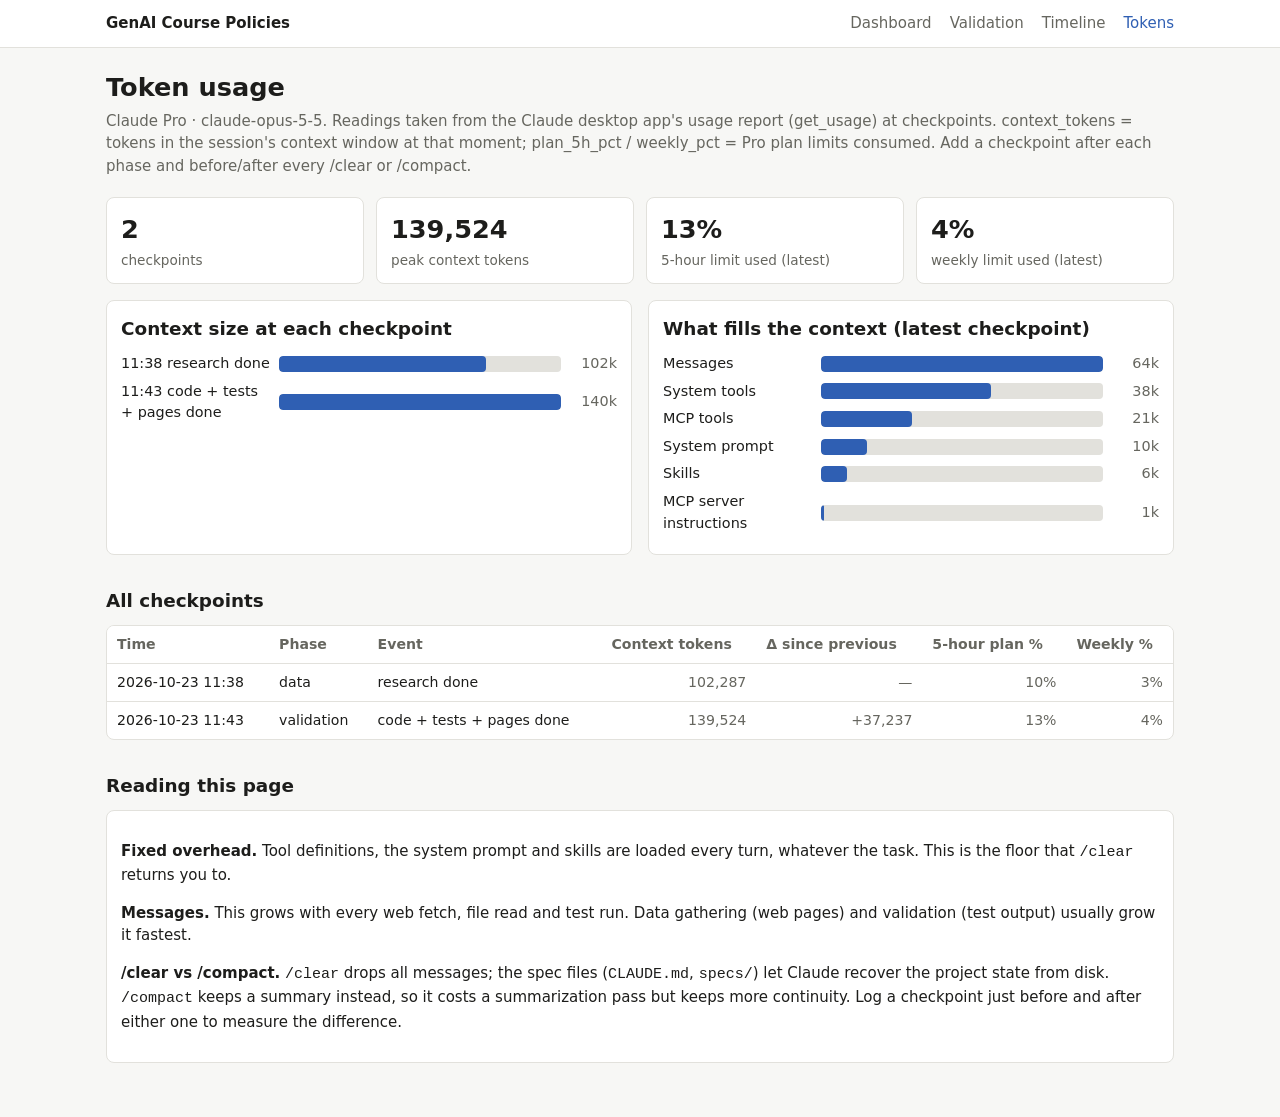
==== site/tokens.html @ 9f5d5496 "GenAI CS course policy dataset, dashboard, validation, timeline, token pages Co-Authored-By: Claude " ====
<!doctype html>
<html lang="en">
<head>
<meta charset="utf-8"><meta name="viewport" content="width=device-width, initial-scale=1">
<title>Token Usage</title>
<link rel="stylesheet" href="style.css">
</head>
<body>
<header><nav><strong>GenAI Course Policies</strong>
<a href="index.html">Dashboard</a><a href="tests.html">Validation</a><a href="timeline.html">Timeline</a><a href="tokens.html" class="on">Tokens</a></nav></header>
<main>
<h1>Token usage</h1>
<p class="sub" id="note"></p>
<div class="kpis" id="kpis"></div>

<div class="grid2" style="margin-top:16px">
  <section class="panel"><h2 style="margin-top:0">Context size at each checkpoint</h2><div id="ctx"></div></section>
  <section class="panel"><h2 style="margin-top:0">What fills the context (latest checkpoint)</h2><div id="brk"></div></section>
</div>

<h2>All checkpoints</h2>
<div class="tablewrap"><table><thead><tr><th>Time</th><th>Phase</th><th>Event</th><th>Context tokens</th><th>Δ since previous</th><th>5-hour plan %</th><th>Weekly %</th></tr></thead><tbody id="rows"></tbody></table></div>

<h2>Reading this page</h2>
<div class="panel">
<p><b>Fixed overhead.</b> Tool definitions, the system prompt and skills are loaded every turn, whatever the task. This is the floor that <code>/clear</code> returns you to.</p>
<p><b>Messages.</b> This grows with every web fetch, file read and test run. Data gathering (web pages) and validation (test output) usually grow it fastest.</p>
<p><b>/clear vs /compact.</b> <code>/clear</code> drops all messages; the spec files (<code>CLAUDE.md</code>, <code>specs/</code>) let Claude recover the project state from disk. <code>/compact</code> keeps a summary instead, so it costs a summarization pass but keeps more continuity. Log a checkpoint just before and after either one to measure the difference.</p>
</div>
</main>
<script src="data/tokens.js"></script>
<script>
const K = window.TOKENS, C = K.checkpoints;
const esc = s => String(s ?? "").replace(/[&<>"]/g, c => ({"&":"&amp;","<":"&lt;",">":"&gt;",'"':"&quot;"}[c]));
const fmt = n => n.toLocaleString("en-US");
const last = C[C.length - 1];
document.getElementById("note").textContent = `${K.plan} · ${K.model}. ${K.note}`;
document.getElementById("kpis").innerHTML = [[C.length, "checkpoints"], [fmt(Math.max(...C.map(c => c.context_tokens))), "peak context tokens"],
  [last.plan_5h_pct + "%", "5-hour limit used (latest)"], [last.weekly_pct + "%", "weekly limit used (latest)"]]
  .map(([b, s]) => `<div class="kpi"><b>${b}</b><span>${s}</span></div>`).join("");
const bars = (el, rows, max) => document.getElementById(el).innerHTML = rows.map(([l, v]) =>
  `<div class="bar-row"><span>${esc(l)}</span><div class="bar-track"><div class="bar" style="width:${v / max * 100}%"></div></div><span class="num">${(v / 1000).toFixed(0)}k</span></div>`).join("");
const maxCtx = Math.max(...C.map(c => c.context_tokens));
bars("ctx", C.map(c => [`${c.ts.slice(11, 16)} ${c.event}`, c.context_tokens]), maxCtx);
const b = Object.entries(last.breakdown || {});
bars("brk", b, Math.max(...b.map(x => x[1])));
document.getElementById("rows").innerHTML = C.map((c, i) => `<tr><td>${esc(c.ts.replace("T", " ").slice(0, 16))}</td><td>${esc(c.phase)}</td><td>${esc(c.event)}</td>
  <td class="num">${fmt(c.context_tokens)}</td><td class="num">${i ? (c.context_tokens - C[i - 1].context_tokens >= 0 ? "+" : "") + fmt(c.context_tokens - C[i - 1].context_tokens) : "—"}</td>
  <td class="num">${c.plan_5h_pct}%</td><td class="num">${c.weekly_pct}%</td></tr>`).join("");
</script>
</body>
</html>
---- site/style.css ----
:root {
  --bg: #f7f7f5; --panel: #ffffff; --text: #1d1d1b; --muted: #66665f; --line: #e2e1dc;
  --accent: #2f5fb3; --pass: #2e7d4f; --fail: #b3362f; --skip: #9a7a1c;
  --l0: #b3362f; --l1: #d0782f; --l2: #c9a227; --l3: #5c9e6e; --l4: #2f5fb3;
  --student: #7a4fb3; --claude: #d0782f;
}
@media (prefers-color-scheme: dark) {
  :root:not([data-theme="light"]) {
    --bg: #171716; --panel: #212120; --text: #ecebe6; --muted: #a3a29b; --line: #34332f;
    --accent: #7ea6ec; --pass: #6cc28d; --fail: #ec7f78; --skip: #e0c25c;
    --l0: #e0675f; --l1: #e89a55; --l2: #dcc15a; --l3: #7cc08e; --l4: #7ea6ec;
    --student: #b393e6; --claude: #e89a55;
  }
}
:root[data-theme="dark"] {
  --bg: #171716; --panel: #212120; --text: #ecebe6; --muted: #a3a29b; --line: #34332f;
  --accent: #7ea6ec; --pass: #6cc28d; --fail: #ec7f78; --skip: #e0c25c;
  --l0: #e0675f; --l1: #e89a55; --l2: #dcc15a; --l3: #7cc08e; --l4: #7ea6ec;
  --student: #b393e6; --claude: #e89a55;
}
* { box-sizing: border-box; }
body { margin: 0; background: var(--bg); color: var(--text); font: 15px/1.5 system-ui, -apple-system, "Segoe UI", sans-serif; }
header { border-bottom: 1px solid var(--line); background: var(--panel); }
nav { max-width: 1100px; margin: 0 auto; padding: 12px 16px; display: flex; gap: 18px; flex-wrap: wrap; align-items: center; }
nav strong { margin-right: auto; }
nav a { color: var(--muted); text-decoration: none; }
nav a.on, nav a:hover { color: var(--accent); }
main { max-width: 1100px; margin: 0 auto; padding: 20px 16px 60px; }
h1 { font-size: 1.6rem; margin: 0 0 4px; }
h2 { font-size: 1.15rem; margin: 32px 0 10px; }
.sub { color: var(--muted); margin: 0 0 20px; }
.kpis { display: grid; grid-template-columns: repeat(auto-fit, minmax(160px, 1fr)); gap: 12px; }
.kpi { background: var(--panel); border: 1px solid var(--line); border-radius: 8px; padding: 12px 14px; }
.kpi b { display: block; font-size: 1.6rem; font-variant-numeric: tabular-nums; }
.kpi span { color: var(--muted); font-size: .85rem; }
.panel { background: var(--panel); border: 1px solid var(--line); border-radius: 8px; padding: 14px; }
.grid2 { display: grid; grid-template-columns: repeat(auto-fit, minmax(320px, 1fr)); gap: 16px; }
.bar-row { display: grid; grid-template-columns: 150px 1fr 48px; gap: 8px; align-items: center; margin: 6px 0; font-size: .9rem; }
.bar-track { background: var(--line); border-radius: 4px; height: 16px; overflow: hidden; }
.bar { height: 100%; border-radius: 4px; background: var(--accent); }
.num { text-align: right; font-variant-numeric: tabular-nums; color: var(--muted); }
.controls { display: flex; gap: 10px; flex-wrap: wrap; margin: 10px 0; }
input, select { background: var(--panel); color: var(--text); border: 1px solid var(--line); border-radius: 6px; padding: 6px 10px; font: inherit; }
input[type=search] { flex: 1; min-width: 200px; }
.tablewrap { overflow-x: auto; border: 1px solid var(--line); border-radius: 8px; background: var(--panel); }
table { border-collapse: collapse; width: 100%; font-size: .88rem; }
th, td { text-align: left; padding: 8px 10px; border-bottom: 1px solid var(--line); vertical-align: top; }
th { color: var(--muted); font-weight: 600; position: sticky; top: 0; background: var(--panel); }
tr:last-child td { border-bottom: 0; }
.pill { display: inline-block; padding: 1px 8px; border-radius: 10px; font-size: .78rem; font-weight: 600; color: #fff; white-space: nowrap; }
.muted { color: var(--muted); }
a { color: var(--accent); }
q { font-style: italic; }
pre { white-space: pre-wrap; font-size: .8rem; background: var(--bg); padding: 8px; border-radius: 6px; margin: 6px 0 0; }
.legend { display: flex; gap: 14px; flex-wrap: wrap; font-size: .85rem; color: var(--muted); }
.legend i { display: inline-block; width: 10px; height: 10px; border-radius: 2px; margin-right: 5px; }
@media (max-width: 560px) { .bar-row { grid-template-columns: 100px 1fr 40px; } }
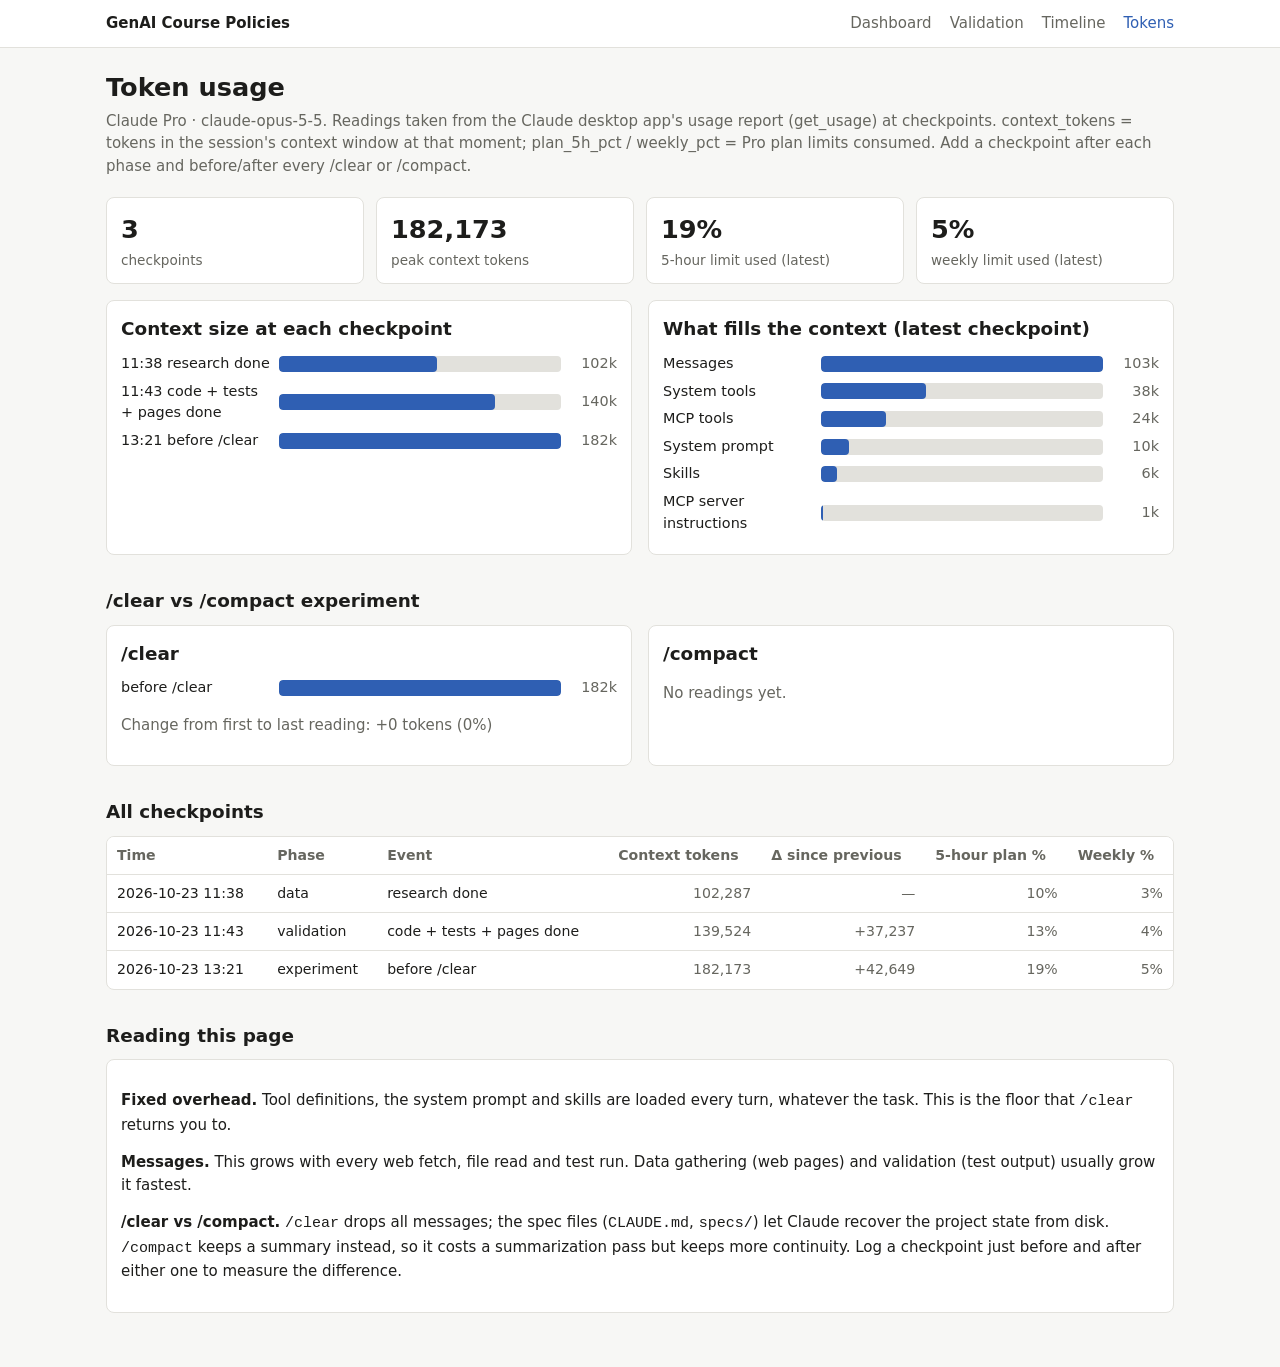
==== commit 4d29a208: "Add /clear vs /compact token experiment tooling and first checkpoint Co-Authored-By: Claude Opus 5.5" ====
--- a/site/tokens.html
+++ b/site/tokens.html
@@ -16,6 +16,12 @@
 <div class="grid2" style="margin-top:16px">
   <section class="panel"><h2 style="margin-top:0">Context size at each checkpoint</h2><div id="ctx"></div></section>
   <section class="panel"><h2 style="margin-top:0">What fills the context (latest checkpoint)</h2><div id="brk"></div></section>
+</div>
+
+<h2>/clear vs /compact experiment</h2>
+<div class="grid2">
+  <section class="panel"><h2 style="margin-top:0">/clear</h2><div id="exp-clear"></div></section>
+  <section class="panel"><h2 style="margin-top:0">/compact</h2><div id="exp-compact"></div></section>
 </div>
 
 <h2>All checkpoints</h2>
@@ -44,6 +50,15 @@
 bars("ctx", C.map(c => [`${c.ts.slice(11, 16)} ${c.event}`, c.context_tokens]), maxCtx);
 const b = Object.entries(last.breakdown || {});
 bars("brk", b, Math.max(...b.map(x => x[1])));
+["clear", "compact"].forEach(x => {
+  const E = C.filter(c => c.experiment === x);
+  const el = "exp-" + x;
+  if (!E.length) { document.getElementById(el).innerHTML = '<p class="muted">No readings yet.</p>'; return; }
+  bars(el, E.map(c => [c.event, c.context_tokens]), Math.max(...E.map(c => c.context_tokens)));
+  const d = E[E.length - 1].context_tokens - E[0].context_tokens;
+  document.getElementById(el).insertAdjacentHTML("beforeend",
+    `<p class="muted">Change from first to last reading: ${d >= 0 ? "+" : ""}${fmt(d)} tokens (${Math.round(d / E[0].context_tokens * 100)}%)</p>`);
+});
 document.getElementById("rows").innerHTML = C.map((c, i) => `<tr><td>${esc(c.ts.replace("T", " ").slice(0, 16))}</td><td>${esc(c.phase)}</td><td>${esc(c.event)}</td>
   <td class="num">${fmt(c.context_tokens)}</td><td class="num">${i ? (c.context_tokens - C[i - 1].context_tokens >= 0 ? "+" : "") + fmt(c.context_tokens - C[i - 1].context_tokens) : "—"}</td>
   <td class="num">${c.plan_5h_pct}%</td><td class="num">${c.weekly_pct}%</td></tr>`).join("");
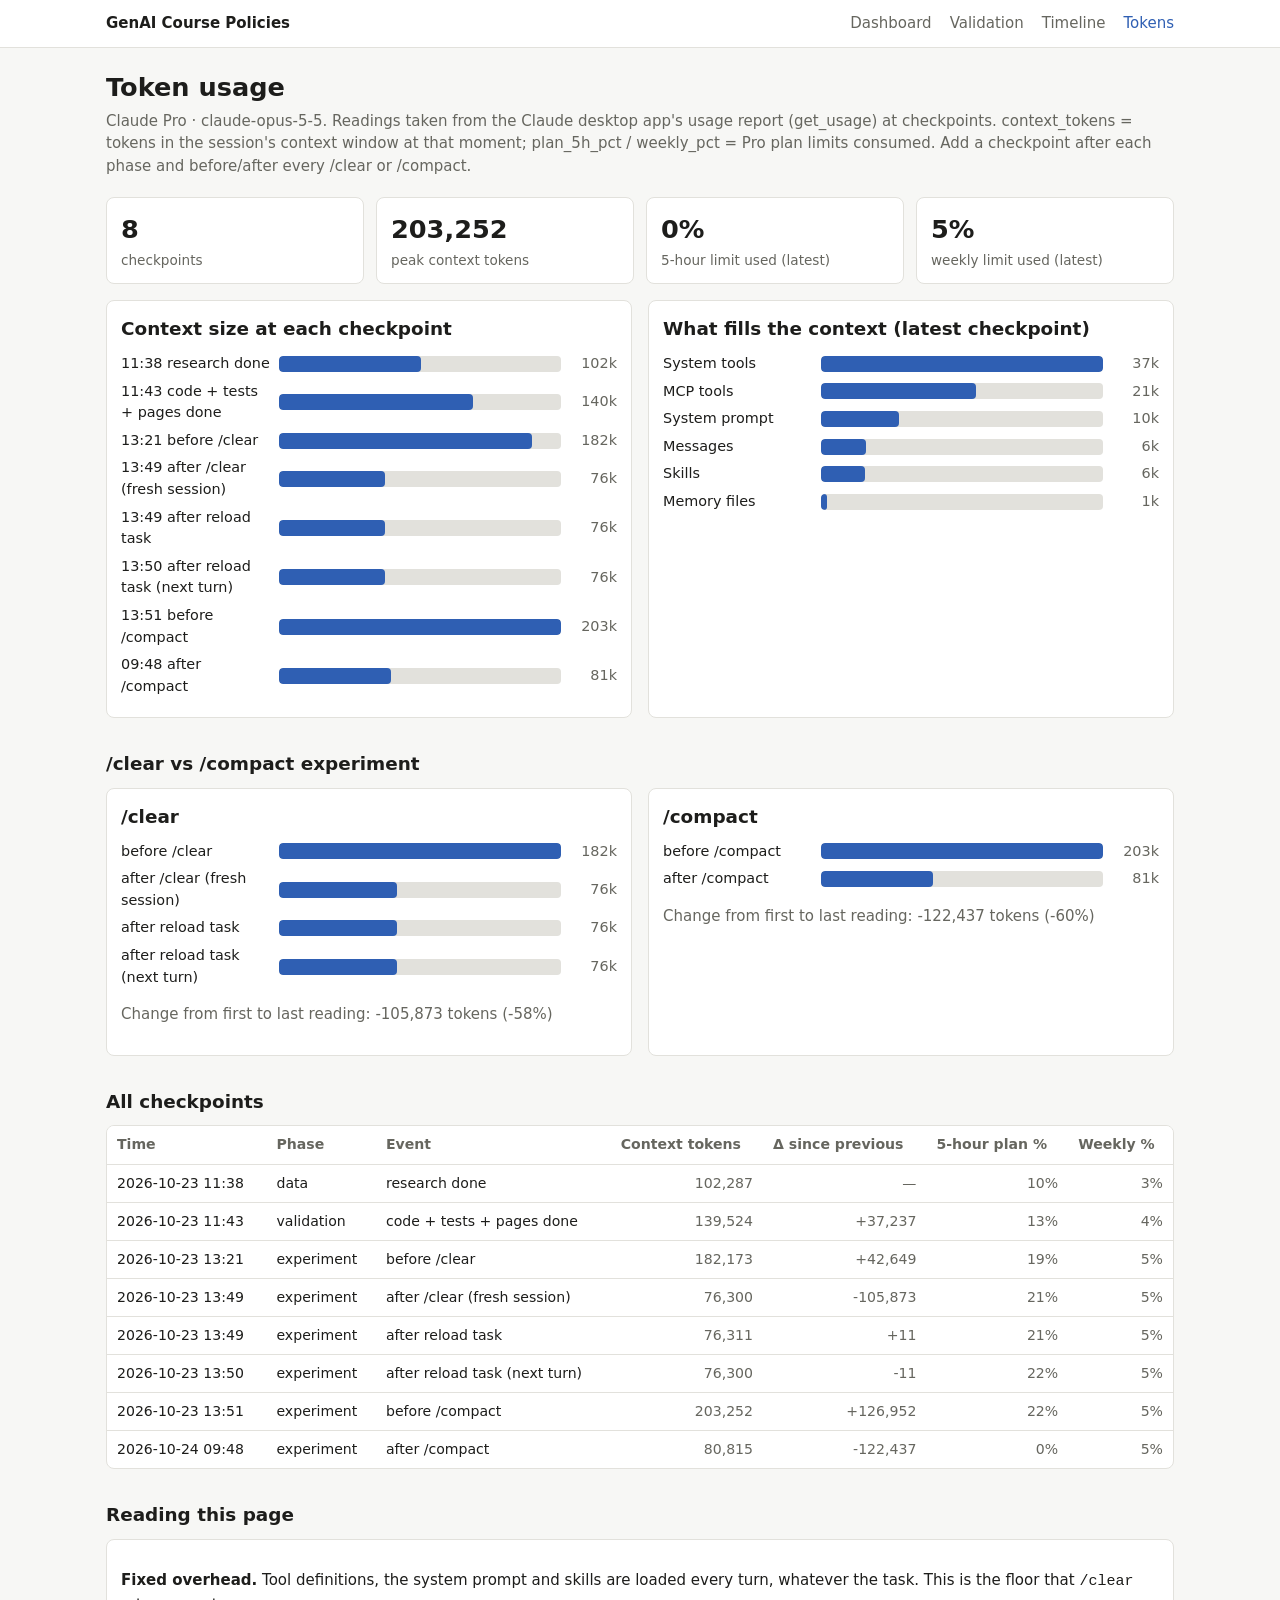
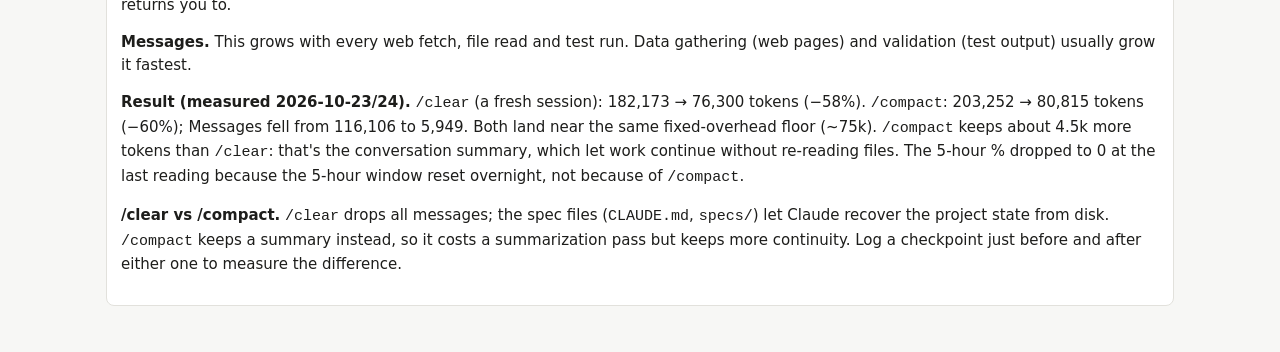
==== commit 3547a375: "Record after-/compact checkpoint; experiment complete with findings Co-Authored-By: Claude Opus 5.5 " ====
--- a/site/tokens.html
+++ b/site/tokens.html
@@ -31,6 +31,7 @@
 <div class="panel">
 <p><b>Fixed overhead.</b> Tool definitions, the system prompt and skills are loaded every turn, whatever the task. This is the floor that <code>/clear</code> returns you to.</p>
 <p><b>Messages.</b> This grows with every web fetch, file read and test run. Data gathering (web pages) and validation (test output) usually grow it fastest.</p>
+<p><b>Result (measured 2026-10-23/24).</b> <code>/clear</code> (a fresh session): 182,173 &rarr; 76,300 tokens (&minus;58%). <code>/compact</code>: 203,252 &rarr; 80,815 tokens (&minus;60%); Messages fell from 116,106 to 5,949. Both land near the same fixed-overhead floor (~75k). <code>/compact</code> keeps about 4.5k more tokens than <code>/clear</code>: that's the conversation summary, which let work continue without re-reading files. The 5-hour % dropped to 0 at the last reading because the 5-hour window reset overnight, not because of <code>/compact</code>.</p>
 <p><b>/clear vs /compact.</b> <code>/clear</code> drops all messages; the spec files (<code>CLAUDE.md</code>, <code>specs/</code>) let Claude recover the project state from disk. <code>/compact</code> keeps a summary instead, so it costs a summarization pass but keeps more continuity. Log a checkpoint just before and after either one to measure the difference.</p>
 </div>
 </main>
